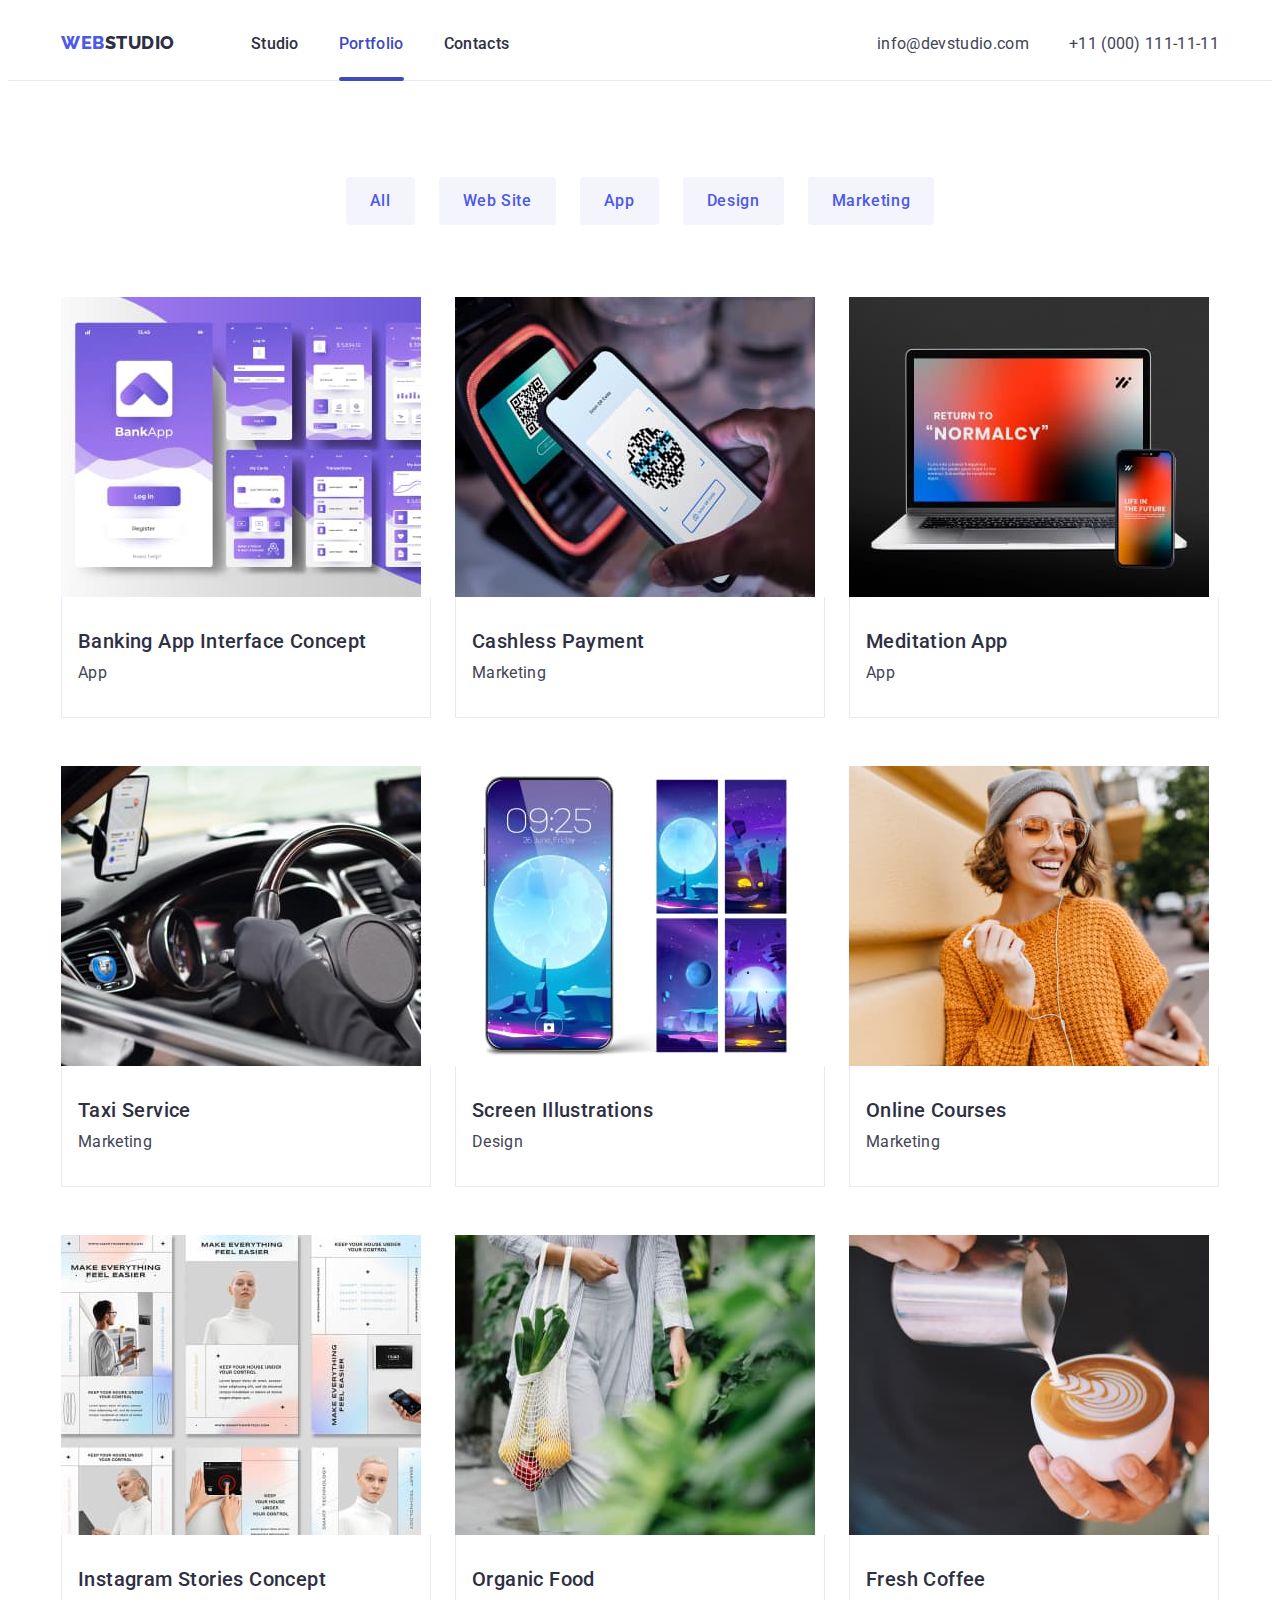
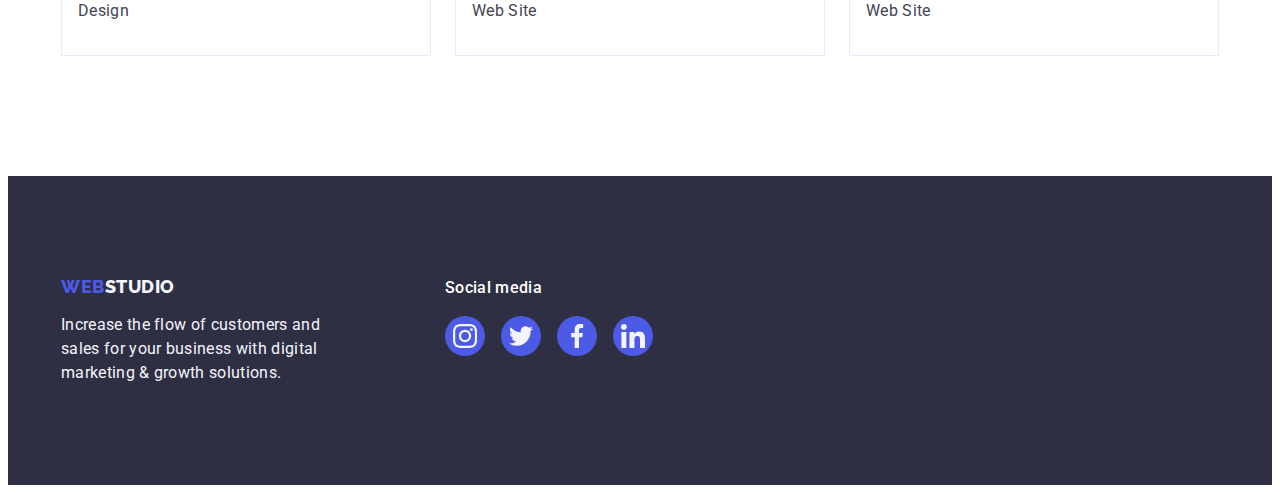
==== portfolio.html @ 233f239e "Initial commit" ====
<!DOCTYPE html>
<html lang="en">
  <head>
    <meta charset="UTF-8" />
    <meta http-equiv="X-UA-Compatible" content="IE=edge" />
    <meta name="viewport" content="width=device-width, initial-scale=1.0" />
    <title>Portfolio</title>
    <link rel="preconnect" href="https://fonts.googleapis.com" />
    <link rel="preconnect" href="https://fonts.gstatic.com" crossorigin />
    <link
      href="https://fonts.googleapis.com/css2?family=Raleway:wght@800&family=Roboto:wght@400;500;700&display=swap"
      rel="stylesheet"
    />
    <link
      rel="stylesheet"
      href="https://cdnjs.cloudflare.com/ajax/libs/modern-normalize/1.1.0/modern-normalize.min.css"
      integrity="sha512-wpPYUAdjBVSE4KJnH1VR1HeZfpl1ub8YT/NKx4PuQ5NmX2tKuGu6U/JRp5y+Y8XG2tV+wKQpNHVUX03MfMFn9Q=="
      crossorigin="anonymous"
      referrerpolicy="no-referrer"
    />
    <link rel="stylesheet" href="./css/styles.css" />
  </head>
  <body>
    <header class="header">
      <div class="container header-main">
        <nav class="header-navigation list">
          <a href="./portfolio.html" class="header-logo link"
            >Web<span class="header-logo-part link">Studio</span></a
          >
          <ul class="header-list list">
            <li class="header-item">
              <a href="./index.html" class="header-link link">Studio</a>
            </li>
            <li class="header-item">
              <a href="./portfolio.html" class="header-link effect link"
                >Portfolio</a
              >
            </li>
            <li class="header-item">
              <a href="" class="header-link link">Contacts</a>
            </li>
          </ul>
        </nav>
        <address class="header-address">
          <ul class="header-address-items list">
            <li class="address-item">
              <a class="header-contacts link" href="mailto:info@devstudio.com"
                >info@devstudio.com</a
              >
            </li>
            <li class="address-item">
              <a class="header-contacts link" href="tel:+110001111111"
                >+11 (000) 111-11-11</a
              >
            </li>
          </ul>
        </address>
      </div>
    </header>
    <main>
      <!--кнопки змісту-->
      <section class="portfolio-section">
        <div class="container">
          <h1 class="visually-hidden">content</h1>
          <ul class="content list">
            <li class="content-list">
              <button class="list-btn" type="button">All</button>
            </li>
            <li class="content-list">
              <button class="list-btn" type="button">Web Site</button>
            </li>
            <li class="content-list">
              <button class="list-btn" type="button">App</button>
            </li>
            <li class="content-list">
              <button class="list-btn" type="button">Design</button>
            </li>
            <li class="content-list">
              <button class="list-btn" type="button">Marketing</button>
            </li>
          </ul>
          <ul class="aside list">
            <li class="aside-list">
              <a href="" class="aside-link link">
                <div class="overlay-card">
                  <img src="./images/p1.jpg" alt="add" width="360" />
                  <p class="text-card">
                    14 Stylish and User-Friendly App Design Concepts · Task
                    Manager App · Calorie Tracker App · Exotic Fruit Ecommerce
                    App · Cloud Storage App
                  </p>
                </div>
                <div class="list-names">
                  <h2 class="aside-title">Banking App Interface Concept</h2>
                  <p class="aside-text">App</p>
                </div>
              </a>
            </li>
            <li class="aside-list">
              <a href="" class="aside-link link">
                <div class="overlay-card">
                  <img
                    src="./images/p2.jpg"
                    alt="qr-code scanning"
                    width="360"
                  />
                  <p class="text-card">
                    14 Stylish and User-Friendly App Design Concepts · Task
                    Manager App · Calorie Tracker App · Exotic Fruit Ecommerce
                    App · Cloud Storage App
                  </p>
                </div>
                <div class="list-names">
                  <h2 class="aside-title">Cashless Payment</h2>
                  <p class="aside-text">Marketing</p>
                </div>
              </a>
            </li>
            <li class="aside-list">
              <a href="" class="aside-link link">
                <div class="overlay-card">
                  <img
                    src="./images/p3.jpg"
                    alt="view of the app on the screen"
                    width="360"
                  />
                  <p class="text-card">
                    14 Stylish and User-Friendly App Design Concepts · Task
                    Manager App · Calorie Tracker App · Exotic Fruit Ecommerce
                    App · Cloud Storage App
                  </p>
                </div>
                <div class="list-names">
                  <h2 class="aside-title">Meditation App</h2>
                  <p class="aside-text">App</p>
                </div>
              </a>
            </li>
            <li class="aside-list">
              <a href="" class="aside-link link">
                <div class="overlay-card">
                  <img
                    src="./images/p4.jpg"
                    alt="a person drives a car"
                    width="360"
                  />
                  <p class="text-card">
                    14 Stylish and User-Friendly App Design Concepts · Task
                    Manager App · Calorie Tracker App · Exotic Fruit Ecommerce
                    App · Cloud Storage App
                  </p>
                </div>
                <div class="list-names">
                  <h2 class="aside-title">Taxi Service</h2>
                  <p class="aside-text">Marketing</p>
                </div>
              </a>
            </li>
            <li class="aside-list">
              <a href="" class="aside-link link">
                <div class="overlay-card">
                  <img
                    src="./images/p5.jpg"
                    alt="full moon on the phone screensaver"
                    width="360"
                  />
                  <p class="text-card">
                    14 Stylish and User-Friendly App Design Concepts · Task
                    Manager App · Calorie Tracker App · Exotic Fruit Ecommerce
                    App · Cloud Storage App
                  </p>
                </div>
                <div class="list-names">
                  <h2 class="aside-title">Screen Illustrations</h2>
                  <p class="aside-text">Design</p>
                </div>
              </a>
            </li>
            <li class="aside-list">
              <a href="" class="aside-link link">
                <div class="overlay-card">
                  <img
                    src="./images/p6.jpg"
                    alt="happy girl with phone"
                    width="360"
                  />
                  <p class="text-card">
                    14 Stylish and User-Friendly App Design Concepts · Task
                    Manager App · Calorie Tracker App · Exotic Fruit Ecommerce
                    App · Cloud Storage App
                  </p>
                </div>
                <div class="list-names">
                  <h2 class="aside-title">Online Courses</h2>
                  <p class="aside-text">Marketing</p>
                </div>
              </a>
            </li>
            <li class="aside-list">
              <a href="" class="aside-link link">
                <div class="overlay-card">
                  <img
                    src="./images/p7.jpg"
                    alt="different page design"
                    width="360"
                  />
                  <p class="text-card">
                    14 Stylish and User-Friendly App Design Concepts · Task
                    Manager App · Calorie Tracker App · Exotic Fruit Ecommerce
                    App · Cloud Storage App
                  </p>
                </div>
                <div class="list-names">
                  <h2 class="aside-title">Instagram Stories Concept</h2>
                  <p class="aside-text">Design</p>
                </div>
              </a>
            </li>
            <li class="aside-list">
              <a href="" class="aside-link link">
                <div class="overlay-card">
                  <img
                    src="./images/p8.jpg"
                    alt="net bag with fruits"
                    width="360"
                  />
                  <p class="text-card">
                    14 Stylish and User-Friendly App Design Concepts · Task
                    Manager App · Calorie Tracker App · Exotic Fruit Ecommerce
                    App · Cloud Storage App
                  </p>
                </div>
                <div class="list-names">
                  <h2 class="aside-title">Organic Food</h2>
                  <p class="aside-text">Web Site</p>
                </div>
              </a>
            </li>
            <li class="aside-list">
              <a href="" class="aside-link link">
                <div class="overlay-card">
                  <img src="./images/p9.jpg" alt="Cup of coffee" width="360" />
                  <p class="text-card">
                    14 Stylish and User-Friendly App Design Concepts · Task
                    Manager App · Calorie Tracker App · Exotic Fruit Ecommerce
                    App · Cloud Storage App
                  </p>
                </div>
                <div class="list-names">
                  <h2 class="aside-title">Fresh Coffee</h2>
                  <p class="aside-text">Web Site</p>
                </div>
              </a>
            </li>
          </ul>
        </div>
      </section>
    </main>
    <!-- footer -->
    <footer class="footer">
      <div class="footer-wrap container">
        <div class="footer-content">
          <a href="./index.html" class="footer-logo link"
            >Web<span class="footer-logo-part link">Studio</span></a
          >
          <p class="footer-text">
            Increase the flow of customers and sales for your business with
            digital marketing & growth solutions.
          </p>
        </div>
        <div class="footer-soc">
          <p class="soc-subtitle">Social media</p>
          <ul class="footer-soc-list list">
            <li class="footer-soc-item">
              <a href="" class="footer-soc-link link">
                <svg class="footer-soc-icon" width="24" height="24">
                  <use href="./images/soc-icons.svg#icon-instagram"></use>
                </svg>
              </a>
            </li>
            <li class="footer-soc-item">
              <a href="" class="footer-soc-link link">
                <svg class="footer-soc-icon" width="24" height="24">
                  <use href="./images/soc-icons.svg#icon-twitter"></use>
                </svg>
              </a>
            </li>
            <li class="footer-soc-item">
              <a href="" class="footer-soc-link link">
                <svg class="footer-soc-icon" width="24" height="24">
                  <use href="./images/soc-icons.svg#icon-facebook"></use>
                </svg>
              </a>
            </li>
            <li class="footer-soc-item">
              <a href="" class="footer-soc-link link">
                <svg class="footer-soc-icon" width="24" height="24">
                  <use href="./images/soc-icons.svg#icon-linkedin"></use>
                </svg>
              </a>
            </li>
          </ul>
        </div>
      </div>
    </footer>
  </body>
</html>
---- css/styles.css ----
:root {
  --primary-brand: #4d5ae5;
  --pressed-state: #404bbf;
  --dark: #2e2f42;
  --success: #31d0aa;
  --text: #434455;
  --subtle-text: #8e8f99;
  --accent: #e7e9fc;
  --light: #f4f4fd;
  --white-background: #ffffff;
  --modal-background: #fcfcfc;
  --modal-overlay: linear-gradient(
    rgba(46, 47, 66, 0.4),
    rgba(46, 47, 66, 0.4)
  );
  --hero-background: linear-gradient(
    rgba(46, 47, 66, 0.7),
    rgba(46, 47, 66, 0.7)
  );
  --effects: 250ms cubic-bezier(0.4, 0, 0.2, 1);
}

p,
h1,
h2,
h3,
h4,
h5,
h6 {
  margin: 0;
}
img {
  display: block;
  max-width: 100%;
  height: auto;
}
button {
  display: block;
  cursor: pointer;
  border: none;
  border-radius: 4px;
}
address {
  font-style: normal;
}

.list {
  list-style: none;
  padding-left: 0;
  margin: 0;
}
.link {
  text-decoration: none;
}

.container {
  width: 1158px;
  padding-left: 15px;
  padding-right: 15px;
  margin: 0 auto;
  /* outline: 2px solid green; */
}
.section {
  padding-top: 120px;
  padding-bottom: 120px;
}
.visually-hidden {
  position: absolute;
  width: 1px;
  height: 1px;
  margin: -1px;
  border: 0;
  padding: 0;

  white-space: nowrap;
  clip-path: inset(100%);
  clip: rect(0 0 0 0);
  overflow: hidden;
}

/*____________________BODY____________ */
body {
  font-family: "Roboto", sans-serif;
  color: var(--text);
  background-color: var(--white-background);
}

.header {
  padding-top: 24px;
  padding-bottom: 24px;
  border-bottom: 1px solid var(--accent);
}

.header-main {
  display: flex;
}

.header-navigation {
  display: flex;
}

/*____________________LOGO____________ */
.header-logo {
  font-family: "Raleway", sans-serif;
  font-weight: 800;
  font-size: 18px;
  line-height: 1.17;
  letter-spacing: 0.03em;
  text-transform: uppercase;
  margin-right: 76px;
  color: var(--primary-brand);
}
.header-logo-part {
  color: var(--dark);
}

/*____________________HEADER____________ */
.header-list {
  display: flex;
}
.header-item {
  font-weight: 500;
  font-size: 16px;
  line-height: 1.5;
  letter-spacing: 0.02em;
  color: var(--dark);
}
.header-item:not(:last-child) {
  margin-right: 40px;
}

.header-link {
  font-weight: 500;
  font-size: 16px;
  line-height: 1.5;
  letter-spacing: 0.02em;
  color: var(--dark);
  transition: color var(--effects);
}
.header-link:hover,
.header-link:focus {
  color: var(--pressed-state);
}
.effect {
  position: relative;
  color: var(--pressed-state);
}
.effect::after {
  content: "";
  position: absolute;
  display: block;
  top: 43px;
  width: 100%;
  height: 4px;
  border-radius: 2px;
  background-color: var(--pressed-state);
}

.header-address {
  font-style: normal;
  margin-left: auto;
}

.header-address-items {
  display: flex;
  gap: 40px;
}

.address-item {
}

.header-contacts {
  font-style: normal;
  font-weight: 400;
  font-size: 16px;
  line-height: 1.5;
  letter-spacing: 0.02em;
  color: var(--text);
  transition: color var(--effects);
}
.header-contacts:hover,
.header-contacts:focus {
  color: var(--pressed-state);
}

/*____________________MAIN SECTION_1____________ */
.first-section {
  background-color: var(--dark);
  padding-top: 188px;
  padding-bottom: 188px;
  text-align: center;
  background-image: var(--hero-background), url(../images/people-office.jpg);
  background-repeat: no-repeat;
  background-position: center;
  background-size: cover;
  max-width: 1440px;
  height: 600px;
  margin: auto;
}
.first-title {
  font-weight: 700;
  font-size: 56px;
  line-height: 1.07;
  letter-spacing: 0.02em;
  margin-bottom: 48px;
  max-width: 496px;
  margin-left: auto;
  margin-right: auto;
  color: var(--white-background);
}

.first-btn {
  font-family: inherit;
  font-weight: 500;
  font-size: 16px;
  line-height: 1.5;
  letter-spacing: 0.04em;
  color: var(--white-background);
  min-width: 169px;
  padding: 16px 32px;
  margin-left: auto;
  margin-right: auto;
  box-shadow: 0px 4px 4px rgba(0, 0, 0, 0.15);
  background-color: var(--primary-brand);
  transition: background-color var(--effects);
}
.first-btn:focus,
.first-btn:hover {
  background-color: var(--pressed-state);
}
/*____________________MAIN SECTION_2____________ */
.second-section {
}
.advantages-list {
  display: flex;
  gap: 24px;
}
.second-section-link {
}
.advantages-icon {
  width: 264px;
  height: 112px;
  border-radius: 4px;
  background-color: var(--light);
  display: flex;
  align-items: center;
  justify-content: center;
}
.icon {
}
.second-section-subtitle {
  font-weight: 500;
  font-size: 20px;
  line-height: 1.2;
  letter-spacing: 0.02em;
  margin-top: 8px;
  margin-bottom: 8px;
  color: var(--dark);
}

.second-section-text {
  font-size: 16px;
  line-height: 1.5;
  letter-spacing: 0.02em;
  color: var(--text);
}
/*____________________MAIN SECTION_3____________ */
.work {
  padding-top: 0;
}

.third-title {
  font-size: 36px;
  line-height: 1.11;
  text-align: center;
  letter-spacing: 0.02em;
  text-transform: capitalize;
  margin-bottom: 72px;
  color: var(--dark);
}

.working-list {
  display: flex;
  gap: 24px;
}
.third-section-link {
  width: calc(100% - 24) / 3;
}

/*____________________MAIN SECTION_4____________ */

.team {
  background-color: var(--light);
}

.team-title {
  font-size: 36px;
  line-height: 1.11;
  text-align: center;
  letter-spacing: 0.02em;
  text-transform: capitalize;
  margin-bottom: 72px;
  color: var(--dark);
}

.team-list {
  display: flex;
  gap: 24px;
}
.team-link {
  width: calc(100% - 24) / 4;
  background-color: var(--white-background);
  box-shadow: 0px 1px 6px rgba(46, 47, 66, 0.08),
    0px 1px 1px rgba(46, 47, 66, 0.16), 0px 2px 1px rgba(46, 47, 66, 0.08);
  border-radius: 0px 0px 4px 4px;
}
.about-team {
  padding-top: 32px;
  padding-bottom: 32px;
}

.team-subtitle {
  font-weight: 500;
  font-size: 20px;
  line-height: 1.2;
  letter-spacing: 0.02em;
  color: var(--dark);
  text-align: center;
  margin-bottom: 8px;
}
.team-text {
  font-size: 16px;
  line-height: 1.5;
  letter-spacing: 0.02em;
  color: var(--text);
  text-align: center;
  margin-bottom: 8px;
}
.team-soc-list {
  display: flex;
  justify-content: center;
  gap: 24px;
}

.team-soc-item {
  width: 40px;
  height: 40px;
}

.team-soc-link {
  width: 100%;
  height: 100%;
  border-radius: 50%;
  background-color: var(--primary-brand);
  display: flex;
  align-items: center;
  justify-content: center;
  transition: background-color var(--effects);
}
.team-soc-link:hover,
.team-soc-link:focus {
  background-color: var(--pressed-state);
}

/*____________________CUSTOMERS____________ */
.customers {
}
.customers-title {
  font-size: 36px;
  line-height: 1.11;
  text-align: center;
  letter-spacing: 0.02em;
  text-transform: capitalize;
  margin-bottom: 72px;
  color: var(--dark);
}
.customers-list {
  display: flex;
  justify-content: center;
  gap: 24px;
}
.customers-item {
  width: 168px;
  height: 88px;
}
.customers-link {
  width: 100%;
  height: 100%;
  border-radius: 4px;
  color: var(--subtle-text);
  border: 1px solid currentColor;
  display: flex;
  align-items: center;
  justify-content: center;
  transition: color var(--effects);
}
.customers-icon {
  fill: currentColor;
  transition: fill var(--effects);
}
.customers-link:hover,
.customers-link:focus {
  color: var(--pressed-state);
}
.customers-link:hover,
.customers-link:focus > .customers-icon {
  fill: var(--pressed-state);
}

/*____________________PORTFOLIO SECTION____________ */
.portfolio-section {
  padding-top: 96px;
  padding-bottom: 120px;
}
.content {
  display: flex;
  gap: 24px;
  margin-bottom: 72px;
  justify-content: center;
}

.content-list {
}
/*____________________button list____________ */
.list-btn {
  font-family: inherit;
  font-weight: 500;
  font-size: 16px;
  line-height: 1.5;
  letter-spacing: 0.04em;
  display: flex;
  padding: 12px 24px;

  background-color: var(--light);
  color: var(--primary-brand);
  transition: color var(--effects), background-color var(--effects),
    box-shadow var(--effects);
}

.list-btn:focus,
.list-btn:hover {
  color: var(--white-background);
  background-color: var(--pressed-state);
  box-shadow: 0px 3px 1px rgba(0, 0, 0, 0.1), 0px 2px 1px rgba(0, 0, 0, 0.08),
    0px 2px 2px rgba(0, 0, 0, 0.12);
}
/*____________________aside____________ */

.aside {
  display: flex;
  flex-wrap: wrap;
  column-gap: 24px;
  row-gap: 48px;
}
.aside-list {
  width: calc((100% - 48px) / 3);
}

.overlay-card {
  position: relative;
  overflow: hidden;
}
.text-card {
  position: absolute;
  top: 0;
  padding-left: 32px;
  padding-top: 40px;
  padding-right: 32px;
  font-size: 16px;
  line-height: 1.5;
  letter-spacing: 0.02em;
  color: var(--light);
  background-color: var(--primary-brand);
  height: 100%;
  transform: translateY(100%);
  transition: var(--effects);
}

.aside-link {
  display: block;
  transition: box-shadow var(--effects);
}
.aside-link:hover,
.aside-link:focus {
  box-shadow: 14px 7px 25px 0px rgba(162, 135, 198, 0.75),
    14px 7px 25px 0px rgba(162, 135, 198, 0.75),
    14px 7px 25px 0px rgba(162, 135, 198, 0.75);
}
.aside-link:hover .text-card,
.aside-link:focus .text-card {
  transform: translateY(0);
}

.list-names {
  padding: 32px 16px;
  border: 1px solid var(--accent);
  border-top: 0;
}
.aside-title {
  font-weight: 500;
  font-size: 20px;
  line-height: 1.2;
  letter-spacing: 0.02em;
  color: var(--dark);
  margin-bottom: 8px;
}
.aside-text {
  font-size: 16px;
  line-height: 1.5;
  letter-spacing: 0.02em;
  color: var(--text);
}
/*____________________FOOTER____________ */

.footer {
  background-color: var(--dark);
  padding-top: 100px;
  padding-bottom: 100px;
  margin-right: auto;
  margin-left: auto;
}
.footer-wrap {
  display: flex;
}
.footer-content {
  margin-right: 120px;
}
.footer-logo {
  font-family: "Raleway", sans-serif;
  font-weight: 800;
  font-size: 18px;
  line-height: 1.17;
  letter-spacing: 0.03em;
  text-transform: uppercase;
  color: var(--primary-brand);
}

.footer-logo-part {
  color: var(--light);
}

.footer-text {
  font-size: 16px;
  line-height: 1.5;
  letter-spacing: 0.02em;
  max-width: 264px;
  margin-top: 16px;
  color: var(--light);
}

/*____________________SOC-FOOTER ____________ */
.footer-soc {
}
.soc-subtitle {
  font-weight: 500;
  font-size: 16px;
  line-height: 1.5;
  letter-spacing: 0.02em;
  color: var(--white-background);
  margin-bottom: 16px;
}
.footer-soc-list {
  display: flex;
  justify-content: center;
  gap: 16px;
}
.footer-soc-item {
  width: 40px;
  height: 40px;
}
.footer-soc-link {
  display: flex;
  align-items: center;
  justify-content: center;
  width: 100%;
  height: 100%;
  border-radius: 50%;
  background-color: var(--primary-brand);
  transition: background-color var(--effects);
}

.footer-soc-link:hover,
.footer-soc-link:focus {
  background-color: var(--success);
}
.footer-soc-icon {
}
/*____________________modal-window____________ */
.backdrop {
  position: fixed;
  top: 0%;
  left: 0;
  height: 100%;
  width: 100%;
  background-color:rgba(46, 47, 66, 0.4);;
  transition: opacity 700ms ease-out, visibility 700ms ease-out;
}
.modal-window {
  position: relative;
  top: 50%;
  left: 50%;
  width: 408px;
  height: 576px;
  background-color: var(--modal-background);
  box-shadow: 0px 1px 1px rgba(0, 0, 0, 0.14), 0px 1px 3px rgba(0, 0, 0, 0.12),
    0px 2px 1px rgba(0, 0, 0, 0.2);
  border-radius: 4px;
  transition: transform 700ms ease-out;
  transform: translate(-50%, -50%) scaleY(1);
}
.backdrop.is-hidden .modal-window {
  transform: translate(-50%, -50%) scaleY(0);
}

.wrap-button {
  position: absolute;
  top: 24px;
  right: 24px;
  border-radius: 50%;
  background-color: var(--modal-overlay);
  border: 1px solid rgba(0, 0, 0, 0.1);
  transition: background-color var(--effects);

}
.wrap-button:hover,
.wrap-button:focus{
  background-color: var(--pressed-state);
}

.is-hidden {
  opacity: 0;
  visibility: hidden;
  pointer-events: none;
}
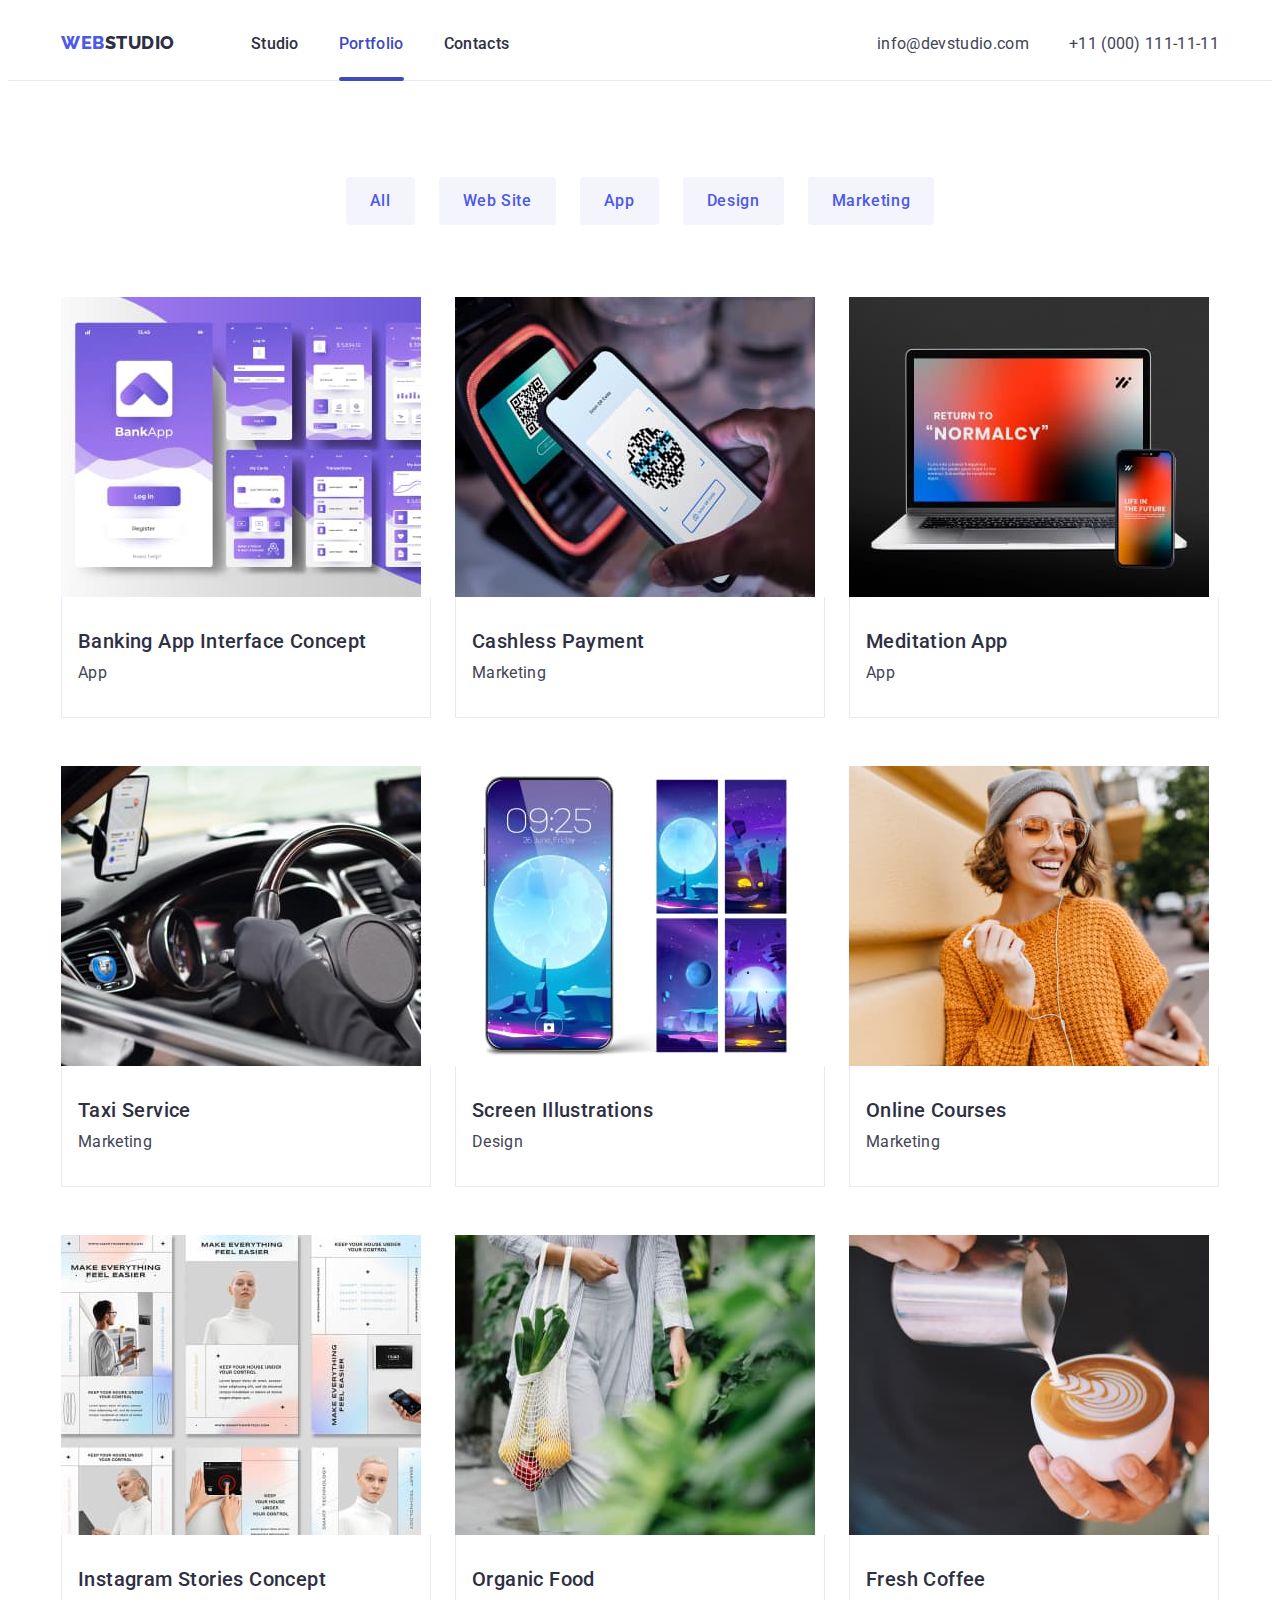
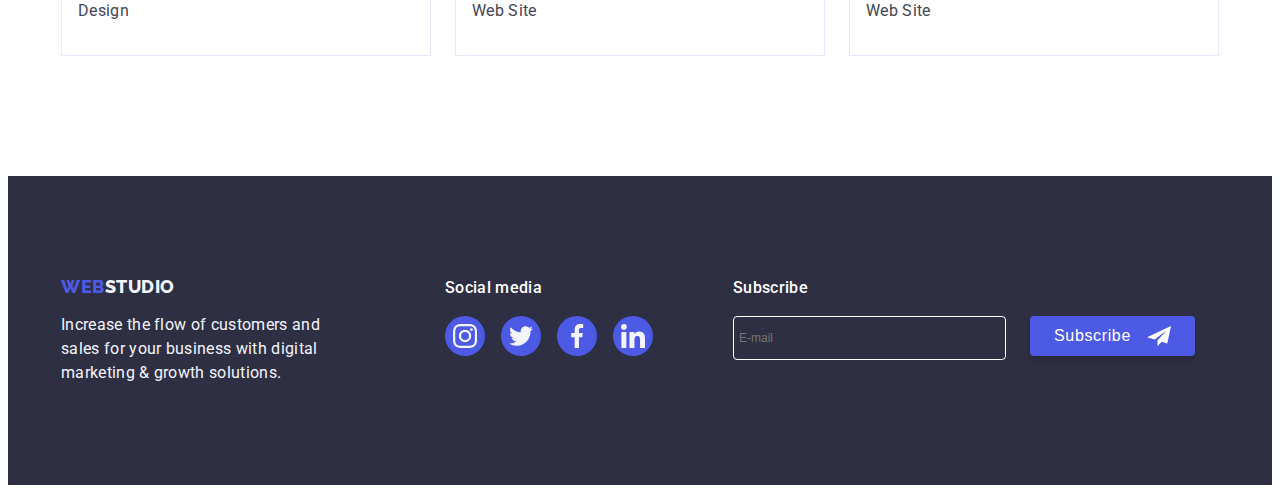
==== commit 61a712e8: "new" ====
--- a/portfolio.html
+++ b/portfolio.html
@@ -301,6 +301,24 @@
             </li>
           </ul>
         </div>
+        <div class="subscribe">
+          <p class="footer-subtitle">Subscribe</p>
+          <form class="subscribe-wrap">
+            <input
+              type="email"
+              class="footer-input"
+              name="email"
+              placeholder="E-mail"
+              required
+            />
+            <button type="submit" class="btn-subscribe">
+              Subscribe
+              <svg class="footer-icon" width="24" height="24">
+                <use href="./images/icons.svg#icon-telegram"></use>
+              </svg>
+            </button>
+          </form>
+        </div>
       </div>
     </footer>
   </body>
--- a/css/styles.css
+++ b/css/styles.css
@@ -550,6 +550,7 @@
 
 /*____________________SOC-FOOTER ____________ */
 .footer-soc {
+  margin-right: 80px;
 }
 .soc-subtitle {
   font-weight: 500;
@@ -583,8 +584,63 @@
 .footer-soc-link:focus {
   background-color: var(--success);
 }
-.footer-soc-icon {
-}
+/*____________________footer-subscribe____________ */
+.subscribe {
+}
+.footer-subtitle {
+  font-weight: 500;
+  font-size: 16px;
+  line-height: 1.5;
+  letter-spacing: 0.02em;
+  color: #ffffff;
+  margin-bottom: 16px;
+}
+.subscribe-wrap {
+  display: flex;
+  gap: 24px;
+}
+.footer-input {
+  font-weight: 400;
+  font-size: 12px;
+  line-height: 2;
+  width: 264px;
+  height: 40px;
+  border: 1px solid #ffffff;
+  color: #ffffff;
+  border-radius: 4px;
+  padding-left: 5px;
+  background: var(--dark);
+  outline: transparent;
+  transition: border-color var(--effects);
+}
+.footer-input:hover,
+.footer-input:focus {
+  border-color: var(--pressed-state);
+}
+.btn-subscribe {
+  font-weight: 500;
+  font-size: 16px;
+  line-height: 1.5;
+  letter-spacing: 0.04em;
+  color: var(--white-background);
+  display: flex;
+  align-items: center;
+  justify-content: center;
+  min-width: 165px;
+  height: 40px;
+  gap: 16px;
+  box-shadow: 0px 4px 4px rgba(0, 0, 0, 0.15);
+  background-color: var(--primary-brand);
+  transition: background-color var(--effects);
+}
+.btn-subscribe:hover,
+.btn-subscribe:focus {
+  background-color: var(--pressed-state);
+}
+.footer-icon {
+  fill: #ffffff;
+}
+
 /*____________________modal-window____________ */
 .backdrop {
   position: fixed;
@@ -592,7 +648,7 @@
   left: 0;
   height: 100%;
   width: 100%;
-  background-color:rgba(46, 47, 66, 0.4);;
+  background-color: rgba(46, 47, 66, 0.4);
   transition: opacity 700ms ease-out, visibility 700ms ease-out;
 }
 .modal-window {
@@ -601,6 +657,7 @@
   left: 50%;
   width: 408px;
   height: 576px;
+  padding: 24px;
   background-color: var(--modal-background);
   box-shadow: 0px 1px 1px rgba(0, 0, 0, 0.14), 0px 1px 3px rgba(0, 0, 0, 0.12),
     0px 2px 1px rgba(0, 0, 0, 0.2);
@@ -611,7 +668,6 @@
 .backdrop.is-hidden .modal-window {
   transform: translate(-50%, -50%) scaleY(0);
 }
-
 .wrap-button {
   position: absolute;
   top: 24px;
@@ -620,10 +676,9 @@
   background-color: var(--modal-overlay);
   border: 1px solid rgba(0, 0, 0, 0.1);
   transition: background-color var(--effects);
-
 }
 .wrap-button:hover,
-.wrap-button:focus{
+.wrap-button:focus {
   background-color: var(--pressed-state);
 }
 
@@ -632,3 +687,116 @@
   visibility: hidden;
   pointer-events: none;
 }
+.modal-text {
+  font-weight: 500;
+  font-size: 16px;
+  line-height: 1.5;
+  text-align: center;
+  letter-spacing: 0.02em;
+  color: var(--dark);
+  padding-top: 48px;
+  margin-bottom: 16px;
+}
+.modal-label {
+  font-size: 12px;
+  color: var(--subtle-text);
+}
+.modal-label span {
+  display: block;
+  margin-bottom: 4px;
+}
+.modal-input {
+  width: 100%;
+  height: 40px;
+  border: 1px solid var(--subtle-text);
+  border-radius: 4px;
+  padding-left: 38px;
+  outline: transparent;
+  transition: border-color var(--effects);
+}
+.modal-input:hover,
+.modal-input:focus {
+  border-color: var(--primary-brand);
+}
+.modal-input:hover + .modal-icon,
+.modal-input:focus + .modal-icon {
+  fill: var(--primary-brand);
+}
+
+.icon-wrap {
+  position: relative;
+}
+
+.modal-icon {
+  position: absolute;
+  left: 16px;
+  top: 50%;
+  transform: translateY(-50%);
+  transition: fill var(--effects);
+}
+.modal-comment {
+  width: 100%;
+  height: 120px;
+  border: 1px solid var(--subtle-text);
+  border-radius: 4px;
+  padding: 10px;
+  outline: transparent;
+  resize: none;
+}
+.privacy-policy {
+  display: flex;
+  font-size: 12px;
+  align-items: center;
+  color: var(--subtle-text);
+  margin-top: 16px;
+}
+.privacy-policy .checkbox-icon {
+  width: 16px;
+  height: 16px;
+  border: 1px solid var(--dark);
+  border-radius: 2px;
+  margin-right: 8px;
+  display: flex;
+  align-items: center;
+  justify-content: center;
+  fill: transparent;
+}
+.modal-checkbox:checked + .checkbox-icon {
+  background-color: var(--pressed-state);
+  border: none;
+  fill: var(--light);
+}
+.modal-checkbox:focus + .checkbox-icon {
+  border-color: var(--pressed-state);
+}
+/* .privacy-policy::before {
+  display: block;
+  content: "";
+  width: 16px;
+  height: 16px;
+  border: 1px solid var(--dark);
+  border-radius: 2px;
+  margin-right: 8px;
+} */
+.wrap-checkbox {
+}
+.btn-submit {
+  font-family: inherit;
+  font-weight: 500;
+  font-size: 16px;
+  line-height: 1.5;
+  letter-spacing: 0.04em;
+  color: var(--white-background);
+  min-width: 169px;
+  padding: 16px 32px;
+  margin-top: 24px;
+  margin-left: auto;
+  margin-right: auto;
+  box-shadow: 0px 4px 4px rgba(0, 0, 0, 0.15);
+  background-color: var(--primary-brand);
+  transition: background-color var(--effects);
+}
+.btn-submit:hover,
+.btn-submit:focus {
+  background-color: var(--pressed-state);
+}
